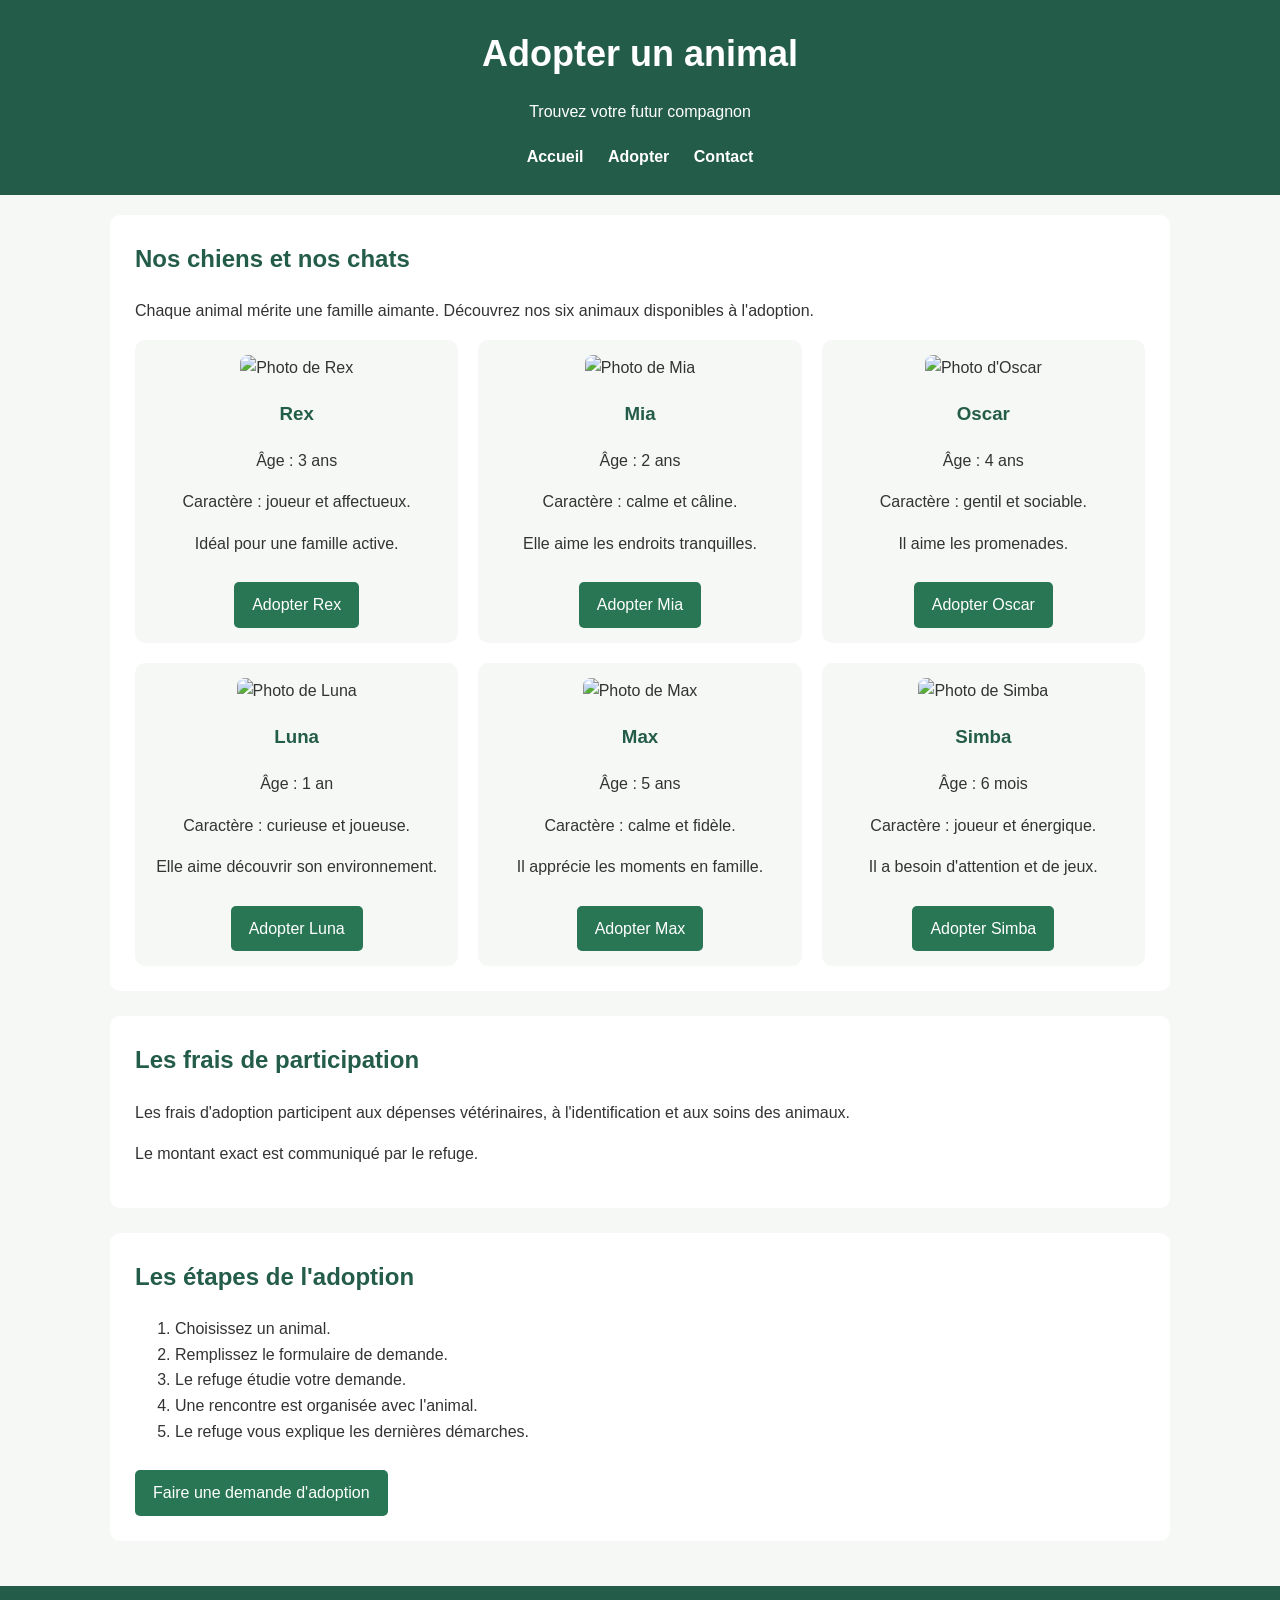
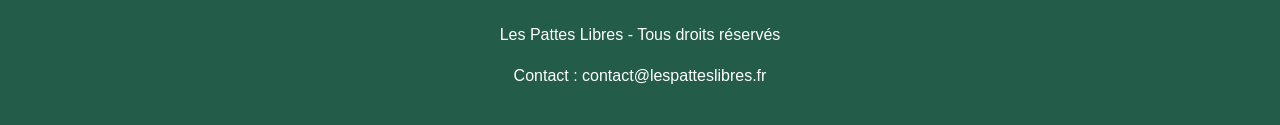
==== adopter.html @ 83adf1f2 "Initial commit maxence version ( pris de son repo https://github.com/maxenceguille07-sketch/les-patt" ====
<!DOCTYPE html>
<html lang="fr">
<head>
    <meta charset="UTF-8">
    <meta name="viewport" content="width=device-width, initial-scale=1.0">
    <title>Adopter - Les Pattes Libres</title>
    <link rel="stylesheet" href="style.css">
</head>

<body>

    <header>
        <h1>Adopter un animal</h1>
        <p>Trouvez votre futur compagnon</p>

        <nav>
            <a href="index.html">Accueil</a>
            <a href="adopter.html">Adopter</a>
            <a href="contact.html">Contact</a>
        </nav>
    </header>

    <main>

        <section>
            <h2>Nos chiens et nos chats</h2>
            <p>
                Chaque animal mérite une famille aimante.
                Découvrez nos six animaux disponibles à l'adoption.
            </p>

            <div class="animaux">

                <div class="carte">
                    <img src="https://placehold.co/400x250?text=Rex" alt="Photo de Rex">
                    <h3>Rex</h3>
                    <p>Âge : 3 ans</p>
                    <p>Caractère : joueur et affectueux.</p>
                    <p>Idéal pour une famille active.</p>
                    <a class="bouton" href="contact.html">Adopter Rex</a>
                </div>

                <div class="carte">
                    <img src="https://placehold.co/400x250?text=Mia" alt="Photo de Mia">
                    <h3>Mia</h3>
                    <p>Âge : 2 ans</p>
                    <p>Caractère : calme et câline.</p>
                    <p>Elle aime les endroits tranquilles.</p>
                    <a class="bouton" href="contact.html">Adopter Mia</a>
                </div>

                <div class="carte">
                    <img src="https://placehold.co/400x250?text=Oscar" alt="Photo d'Oscar">
                    <h3>Oscar</h3>
                    <p>Âge : 4 ans</p>
                    <p>Caractère : gentil et sociable.</p>
                    <p>Il aime les promenades.</p>
                    <a class="bouton" href="contact.html">Adopter Oscar</a>
                </div>

                <div class="carte">
                    <img src="https://placehold.co/400x250?text=Luna" alt="Photo de Luna">
                    <h3>Luna</h3>
                    <p>Âge : 1 an</p>
                    <p>Caractère : curieuse et joueuse.</p>
                    <p>Elle aime découvrir son environnement.</p>
                    <a class="bouton" href="contact.html">Adopter Luna</a>
                </div>

                <div class="carte">
                    <img src="https://placehold.co/400x250?text=Max" alt="Photo de Max">
                    <h3>Max</h3>
                    <p>Âge : 5 ans</p>
                    <p>Caractère : calme et fidèle.</p>
                    <p>Il apprécie les moments en famille.</p>
                    <a class="bouton" href="contact.html">Adopter Max</a>
                </div>

                <div class="carte">
                    <img src="https://placehold.co/400x250?text=Simba" alt="Photo de Simba">
                    <h3>Simba</h3>
                    <p>Âge : 6 mois</p>
                    <p>Caractère : joueur et énergique.</p>
                    <p>Il a besoin d'attention et de jeux.</p>
                    <a class="bouton" href="contact.html">Adopter Simba</a>
                </div>

            </div>
        </section>

        <section>
            <h2>Les frais de participation</h2>
            <p>
                Les frais d'adoption participent aux dépenses
                vétérinaires, à l'identification et aux soins des animaux.
            </p>
            <p>Le montant exact est communiqué par le refuge.</p>
        </section>

        <section>
            <h2>Les étapes de l'adoption</h2>
            <ol>
                <li>Choisissez un animal.</li>
                <li>Remplissez le formulaire de demande.</li>
                <li>Le refuge étudie votre demande.</li>
                <li>Une rencontre est organisée avec l'animal.</li>
                <li>Le refuge vous explique les dernières démarches.</li>
            </ol>

            <a class="bouton" href="contact.html">Faire une demande d'adoption</a>
        </section>

    </main>

    <footer>
        <p>Les Pattes Libres - Tous droits réservés</p>
        <p>Contact : contact@lespatteslibres.fr</p>
    </footer>

</body>
</html>
---- style.css ----
/* Toute la page */

* {
    box-sizing: border-box;
}

body {
    margin: 0;
    font-family: Arial, sans-serif;
    background-color: #f5f8f5;
    color: #333333;
    line-height: 1.6;
}

/* En-tête */

header {
    background-color: #245c4a;
    color: white;
    text-align: center;
    padding: 25px;
}

header h1 {
    margin: 0;
    font-size: 36px;
}

nav {
    margin-top: 20px;
}

nav a {
    color: white;
    text-decoration: none;
    margin: 10px;
    font-weight: bold;
}

nav a:hover {
    color: #c9f0d5;
}

/* Contenu */

main {
    max-width: 1100px;
    margin: auto;
    padding: 20px;
}

section {
    background-color: white;
    margin-bottom: 25px;
    padding: 25px;
    border-radius: 10px;
}

h2 {
    color: #245c4a;
    margin-top: 0;
}

h3 {
    color: #245c4a;
}

/* Présentation */

.presentation {
    text-align: center;
    background-color: #e5f3e9;
}

/* Chiffres et animaux */

.chiffres {
    display: flex;
    gap: 20px;
    justify-content: space-between;
}

.animaux {
    display: flex;
    flex-wrap: wrap;
    gap: 20px;
}

.carte {
    background-color: #f5f8f5;
    padding: 15px;
    border-radius: 10px;
    flex: 1 1 250px;
    text-align: center;
}

.carte img {
    width: 100%;
    height: 200px;
    object-fit: cover;
    border-radius: 8px;
}

/* Boutons */

.bouton {
    display: inline-block;
    background-color: #287653;
    color: white;
    padding: 10px 18px;
    margin-top: 10px;
    text-decoration: none;
    border-radius: 5px;
}

.bouton:hover {
    background-color: #194d37;
}

/* Formulaire */

form {
    display: flex;
    flex-direction: column;
    gap: 10px;
}

input,
select,
textarea {
    width: 100%;
    padding: 12px;
    border: 1px solid #cccccc;
    border-radius: 5px;
    font-family: Arial, sans-serif;
    font-size: 16px;
}

.accord {
    display: flex;
    align-items: center;
    gap: 10px;
}

.accord input {
    width: auto;
}

button {
    background-color: #287653;
    color: white;
    padding: 12px;
    border: none;
    border-radius: 5px;
    cursor: pointer;
    font-size: 16px;
}

button:hover {
    background-color: #194d37;
}

/* Bas de page */

footer {
    background-color: #245c4a;
    color: white;
    text-align: center;
    padding: 20px;
}

/* Téléphones et tablettes */

@media screen and (max-width: 768px) {

    header h1 {
        font-size: 28px;
    }

    nav a {
        display: inline-block;
        margin: 5px;
    }

    main {
        padding: 10px;
    }

    section {
        padding: 15px;
    }

    .chiffres {
        flex-direction: column;
    }

    .animaux {
        flex-direction: column;
    }

    .carte {
        width: 100%;
    }
}
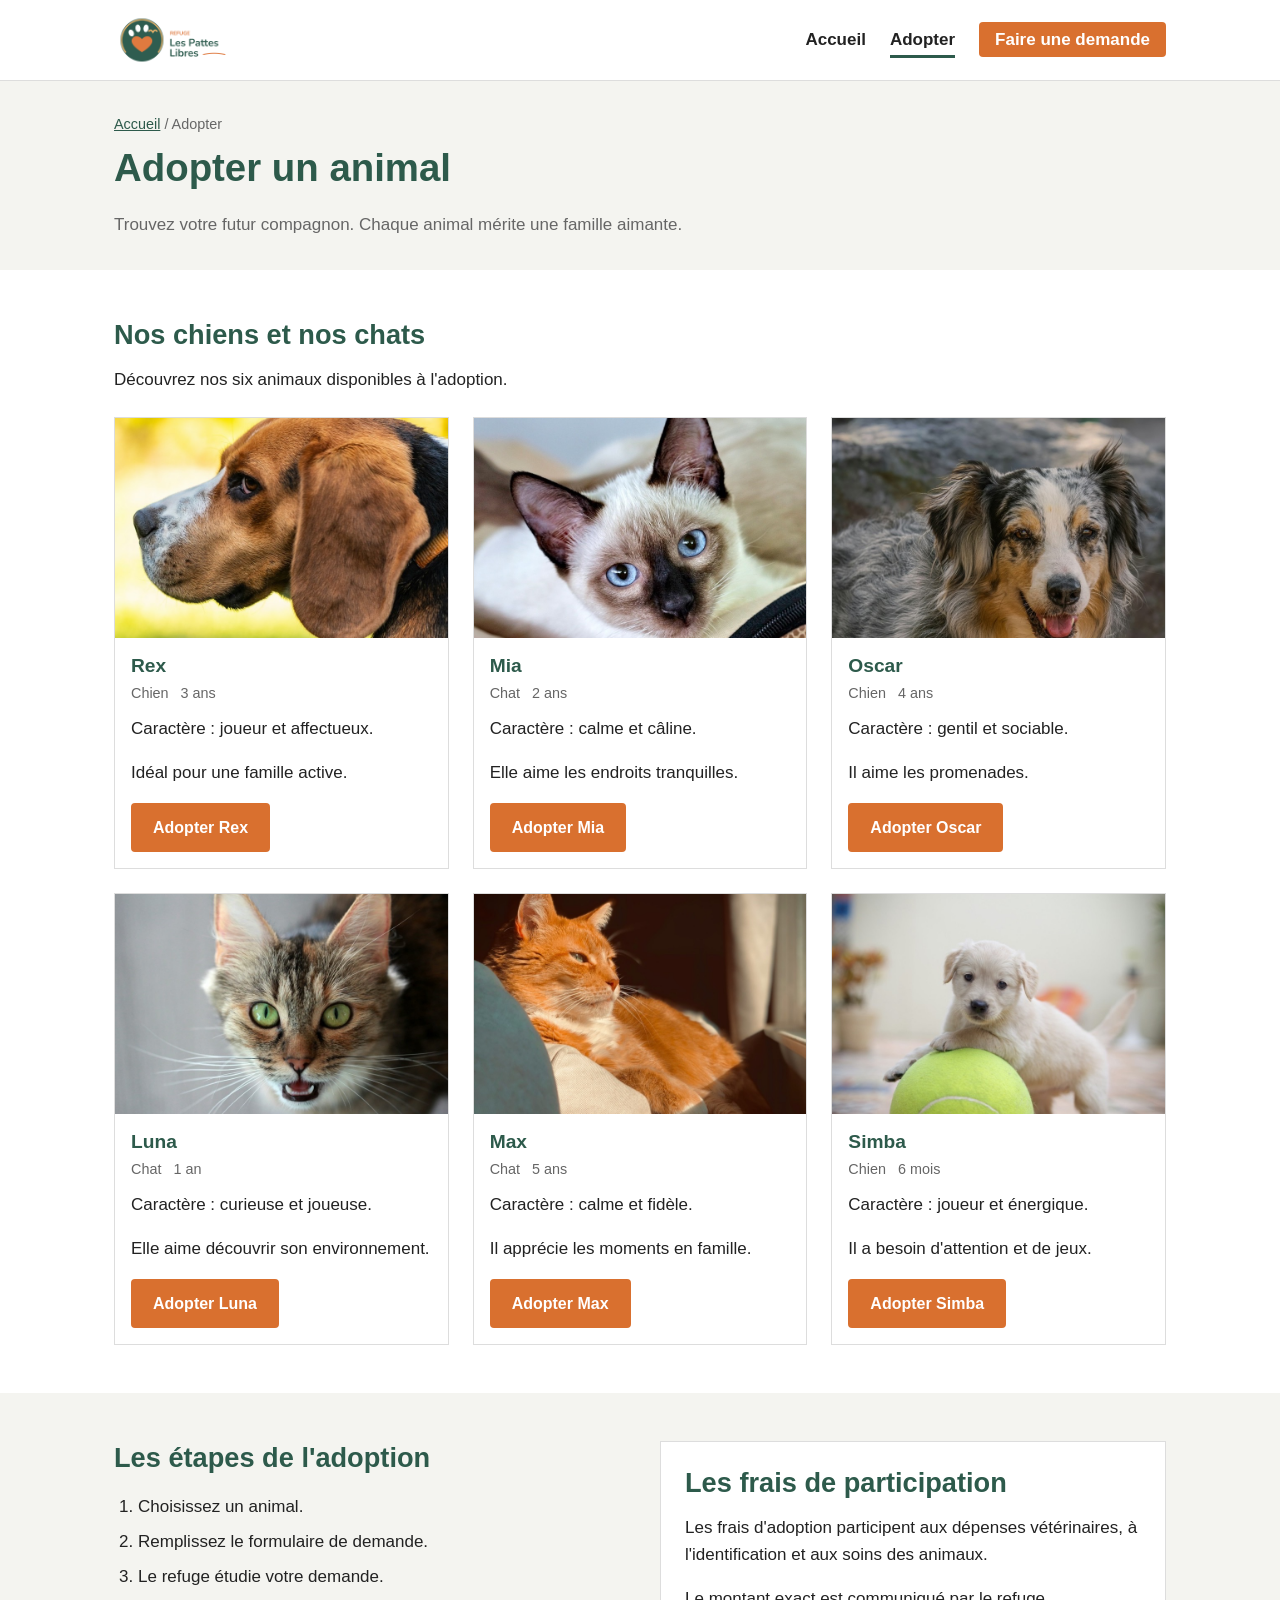
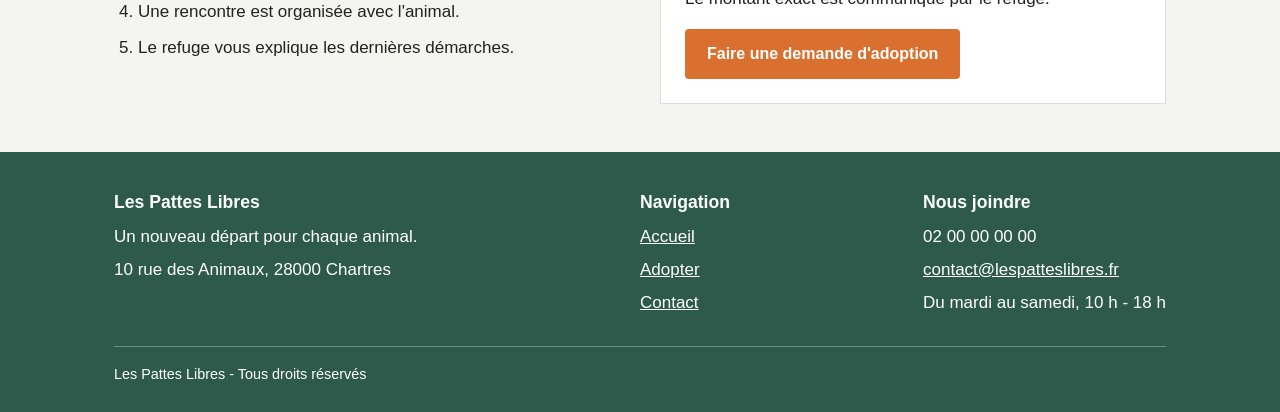
==== commit f2f03155: "Modif et amelioration Partie de Loan" ====
--- a/adopter.html
+++ b/adopter.html
@@ -1,4 +1,3 @@
-
 <!DOCTYPE html>
 <html lang="fr">
 <head>
@@ -7,115 +6,186 @@
     <title>Adopter - Les Pattes Libres</title>
     <link rel="stylesheet" href="style.css">
 </head>
-
 <body>
 
-    <header>
-        <h1>Adopter un animal</h1>
-        <p>Trouvez votre futur compagnon</p>
+    <a class="lien-evitement" href="#contenu">Aller au contenu</a>
 
-        <nav>
-            <a href="index.html">Accueil</a>
-            <a href="adopter.html">Adopter</a>
-            <a href="contact.html">Contact</a>
-        </nav>
+    <header class="entete-site">
+        <div class="barre">
+            <a class="logo" href="index.html"><img src="ressources/logo.png" alt="Les Pattes Libres, refuge - retour à l'accueil"></a>
+            <nav aria-label="Navigation principale">
+                <ul class="menu">
+                    <li><a href="index.html">Accueil</a></li>
+                    <li><a href="adopter.html" aria-current="page">Adopter</a></li>
+                    <li><a href="contact.html" class="menu-action">Faire une demande</a></li>
+                </ul>
+            </nav>
+        </div>
     </header>
 
-    <main>
+    <main id="contenu">
 
-        <section>
-            <h2>Nos chiens et nos chats</h2>
-            <p>
-                Chaque animal mérite une famille aimante.
-                Découvrez nos six animaux disponibles à l'adoption.
-            </p>
-
-            <div class="animaux">
-
-                <div class="carte">
-                    <img src="https://placehold.co/400x250?text=Rex" alt="Photo de Rex">
-                    <h3>Rex</h3>
-                    <p>Âge : 3 ans</p>
-                    <p>Caractère : joueur et affectueux.</p>
-                    <p>Idéal pour une famille active.</p>
-                    <a class="bouton" href="contact.html">Adopter Rex</a>
-                </div>
-
-                <div class="carte">
-                    <img src="https://placehold.co/400x250?text=Mia" alt="Photo de Mia">
-                    <h3>Mia</h3>
-                    <p>Âge : 2 ans</p>
-                    <p>Caractère : calme et câline.</p>
-                    <p>Elle aime les endroits tranquilles.</p>
-                    <a class="bouton" href="contact.html">Adopter Mia</a>
-                </div>
-
-                <div class="carte">
-                    <img src="https://placehold.co/400x250?text=Oscar" alt="Photo d'Oscar">
-                    <h3>Oscar</h3>
-                    <p>Âge : 4 ans</p>
-                    <p>Caractère : gentil et sociable.</p>
-                    <p>Il aime les promenades.</p>
-                    <a class="bouton" href="contact.html">Adopter Oscar</a>
-                </div>
-
-                <div class="carte">
-                    <img src="https://placehold.co/400x250?text=Luna" alt="Photo de Luna">
-                    <h3>Luna</h3>
-                    <p>Âge : 1 an</p>
-                    <p>Caractère : curieuse et joueuse.</p>
-                    <p>Elle aime découvrir son environnement.</p>
-                    <a class="bouton" href="contact.html">Adopter Luna</a>
-                </div>
-
-                <div class="carte">
-                    <img src="https://placehold.co/400x250?text=Max" alt="Photo de Max">
-                    <h3>Max</h3>
-                    <p>Âge : 5 ans</p>
-                    <p>Caractère : calme et fidèle.</p>
-                    <p>Il apprécie les moments en famille.</p>
-                    <a class="bouton" href="contact.html">Adopter Max</a>
-                </div>
-
-                <div class="carte">
-                    <img src="https://placehold.co/400x250?text=Simba" alt="Photo de Simba">
-                    <h3>Simba</h3>
-                    <p>Âge : 6 mois</p>
-                    <p>Caractère : joueur et énergique.</p>
-                    <p>Il a besoin d'attention et de jeux.</p>
-                    <a class="bouton" href="contact.html">Adopter Simba</a>
-                </div>
-
+        <section class="bandeau bandeau-simple" aria-labelledby="titre-adopter">
+            <div class="conteneur">
+                <p class="fil-ariane"><a href="index.html">Accueil</a> / Adopter</p>
+                <h1 id="titre-adopter">Adopter un animal</h1>
+                <p>Trouvez votre futur compagnon. Chaque animal mérite une famille aimante.</p>
             </div>
         </section>
 
-        <section>
-            <h2>Les frais de participation</h2>
-            <p>
-                Les frais d'adoption participent aux dépenses
-                vétérinaires, à l'identification et aux soins des animaux.
-            </p>
-            <p>Le montant exact est communiqué par le refuge.</p>
+        <section class="bloc" aria-labelledby="titre-animaux">
+            <div class="conteneur">
+                <div class="bloc-titre">
+                    <h2 id="titre-animaux">Nos chiens et nos chats</h2>
+                    <p>Découvrez nos six animaux disponibles à l'adoption.</p>
+                </div>
+
+                <ul class="grille-animaux">
+                    <li>
+                        <article class="fiche">
+                            <img src="ressources/biscuit.jpg" alt="Photo de Rex, un beagle de profil">
+                            <div class="fiche-corps">
+                                <h3>Rex</h3>
+                                <div class="etiquettes">
+                                    <span class="etiquette etiquette-espece">Chien</span>
+                                    <span class="etiquette">3 ans</span>
+                                </div>
+                                <p>Caractère : joueur et affectueux.</p>
+                                <p>Idéal pour une famille active.</p>
+                                <a class="bouton" href="contact.html">Adopter Rex</a>
+                            </div>
+                        </article>
+                    </li>
+                    <li>
+                        <article class="fiche">
+                            <img src="ressources/moka.jpg" alt="Photo de Mia, une chatte siamoise aux yeux bleus">
+                            <div class="fiche-corps">
+                                <h3>Mia</h3>
+                                <div class="etiquettes">
+                                    <span class="etiquette etiquette-espece">Chat</span>
+                                    <span class="etiquette">2 ans</span>
+                                </div>
+                                <p>Caractère : calme et câline.</p>
+                                <p>Elle aime les endroits tranquilles.</p>
+                                <a class="bouton" href="contact.html">Adopter Mia</a>
+                            </div>
+                        </article>
+                    </li>
+                    <li>
+                        <article class="fiche">
+                            <img src="ressources/nala.jpg" alt="Photo de Oscar, un berger australien">
+                            <div class="fiche-corps">
+                                <h3>Oscar</h3>
+                                <div class="etiquettes">
+                                    <span class="etiquette etiquette-espece">Chien</span>
+                                    <span class="etiquette">4 ans</span>
+                                </div>
+                                <p>Caractère : gentil et sociable.</p>
+                                <p>Il aime les promenades.</p>
+                                <a class="bouton" href="contact.html">Adopter Oscar</a>
+                            </div>
+                        </article>
+                    </li>
+                    <li>
+                        <article class="fiche">
+                            <img src="ressources/pistache.jpg" alt="Photo de Luna, une chatte tigrée aux yeux verts">
+                            <div class="fiche-corps">
+                                <h3>Luna</h3>
+                                <div class="etiquettes">
+                                    <span class="etiquette etiquette-espece">Chat</span>
+                                    <span class="etiquette">1 an</span>
+                                </div>
+                                <p>Caractère : curieuse et joueuse.</p>
+                                <p>Elle aime découvrir son environnement.</p>
+                                <a class="bouton" href="contact.html">Adopter Luna</a>
+                            </div>
+                        </article>
+                    </li>
+                    <li>
+                        <article class="fiche">
+                            <img src="ressources/gribouille.jpg" alt="Photo de Max, un chat roux allongé au soleil">
+                            <div class="fiche-corps">
+                                <h3>Max</h3>
+                                <div class="etiquettes">
+                                    <span class="etiquette etiquette-espece">Chat</span>
+                                    <span class="etiquette">5 ans</span>
+                                </div>
+                                <p>Caractère : calme et fidèle.</p>
+                                <p>Il apprécie les moments en famille.</p>
+                                <a class="bouton" href="contact.html">Adopter Max</a>
+                            </div>
+                        </article>
+                    </li>
+                    <li>
+                        <article class="fiche">
+                            <img src="ressources/milo.jpg" alt="Photo de Simba, un chiot golden retriever avec une balle de tennis">
+                            <div class="fiche-corps">
+                                <h3>Simba</h3>
+                                <div class="etiquettes">
+                                    <span class="etiquette etiquette-espece">Chien</span>
+                                    <span class="etiquette">6 mois</span>
+                                </div>
+                                <p>Caractère : joueur et énergique.</p>
+                                <p>Il a besoin d'attention et de jeux.</p>
+                                <a class="bouton" href="contact.html">Adopter Simba</a>
+                            </div>
+                        </article>
+                    </li>
+                </ul>
+            </div>
         </section>
 
-        <section>
-            <h2>Les étapes de l'adoption</h2>
-            <ol>
-                <li>Choisissez un animal.</li>
-                <li>Remplissez le formulaire de demande.</li>
-                <li>Le refuge étudie votre demande.</li>
-                <li>Une rencontre est organisée avec l'animal.</li>
-                <li>Le refuge vous explique les dernières démarches.</li>
-            </ol>
-
-            <a class="bouton" href="contact.html">Faire une demande d'adoption</a>
+        <section class="bloc bloc-alt" aria-labelledby="titre-demarche">
+            <div class="conteneur deux-colonnes">
+                <div>
+                    <h2 id="titre-demarche">Les étapes de l'adoption</h2>
+                    <ol class="etapes">
+                        <li>Choisissez un animal.</li>
+                        <li>Remplissez le formulaire de demande.</li>
+                        <li>Le refuge étudie votre demande.</li>
+                        <li>Une rencontre est organisée avec l'animal.</li>
+                        <li>Le refuge vous explique les dernières démarches.</li>
+                    </ol>
+                </div>
+                <div class="encart">
+                    <h2>Les frais de participation</h2>
+                    <p>
+                        Les frais d'adoption participent aux dépenses
+                        vétérinaires, à l'identification et aux soins des animaux.
+                    </p>
+                    <p>Le montant exact est communiqué par le refuge.</p>
+                    <a class="bouton" href="contact.html">Faire une demande d'adoption</a>
+                </div>
+            </div>
         </section>
 
     </main>
 
-    <footer>
-        <p>Les Pattes Libres - Tous droits réservés</p>
-        <p>Contact : contact@lespatteslibres.fr</p>
+    <footer class="pied-site">
+        <div class="conteneur">
+            <div class="pied-grille">
+                <div>
+                    <h2>Les Pattes Libres</h2>
+                    <p>Un nouveau départ pour chaque animal.</p>
+                    <p>10 rue des Animaux, 28000 Chartres</p>
+                </div>
+                <div>
+                    <h2>Navigation</h2>
+                    <ul>
+                        <li><a href="index.html">Accueil</a></li>
+                        <li><a href="adopter.html">Adopter</a></li>
+                        <li><a href="contact.html">Contact</a></li>
+                    </ul>
+                </div>
+                <div>
+                    <h2>Nous joindre</h2>
+                    <p>02 00 00 00 00</p>
+                    <p><a href="mailto:contact@lespatteslibres.fr">contact@lespatteslibres.fr</a></p>
+                    <p>Du mardi au samedi, 10 h - 18 h</p>
+                </div>
+            </div>
+            <p class="mentions">Les Pattes Libres - Tous droits réservés</p>
+        </div>
     </footer>
 
 </body>
--- a/style.css
+++ b/style.css
@@ -1,205 +1,525 @@
-
-/* Toute la page */
-
-* {
-    box-sizing: border-box;
+:root {
+  --vert: #2d5a4b;
+  --orange: #d9702f;
+  --orange-fonce: #b45a22;
+  --texte: #222222;
+  --gris: #666666;
+  --fond: #ffffff;
+  --fond-clair: #f4f4f0;
+  --bordure: #dddddd;
+}
+
+*,
+*::before,
+*::after {
+  box-sizing: border-box;
 }
 
 body {
-    margin: 0;
-    font-family: Arial, sans-serif;
-    background-color: #f5f8f5;
-    color: #333333;
-    line-height: 1.6;
-}
-
-/* En-tête */
-
-header {
-    background-color: #245c4a;
-    color: white;
-    text-align: center;
-    padding: 25px;
-}
-
-header h1 {
-    margin: 0;
-    font-size: 36px;
-}
-
-nav {
-    margin-top: 20px;
-}
-
-nav a {
-    color: white;
-    text-decoration: none;
-    margin: 10px;
-    font-weight: bold;
-}
-
-nav a:hover {
-    color: #c9f0d5;
-}
-
-/* Contenu */
-
-main {
-    max-width: 1100px;
-    margin: auto;
-    padding: 20px;
-}
-
-section {
-    background-color: white;
-    margin-bottom: 25px;
-    padding: 25px;
-    border-radius: 10px;
+  margin: 0;
+  font-family: 'Segoe UI', Tahoma, Geneva, Verdana, sans-serif;
+  font-size: 17px;
+  line-height: 1.6;
+  color: var(--texte);
+  background-color: var(--fond);
+}
+
+h1,
+h2,
+h3 {
+  margin: 0 0 0.5em;
+  line-height: 1.25;
+  color: var(--vert);
+}
+
+h1 {
+  font-size: 2.4rem;
 }
 
 h2 {
-    color: #245c4a;
-    margin-top: 0;
+  font-size: 1.7rem;
 }
 
 h3 {
-    color: #245c4a;
-}
-
-/* Présentation */
-
-.presentation {
-    text-align: center;
-    background-color: #e5f3e9;
-}
-
-/* Chiffres et animaux */
+  font-size: 1.2rem;
+}
+
+p {
+  margin: 0 0 1em;
+}
+
+a {
+  color: var(--vert);
+}
+
+a:hover {
+  color: var(--orange-fonce);
+}
+
+a:focus-visible,
+button:focus-visible,
+input:focus-visible,
+select:focus-visible,
+textarea:focus-visible,
+iframe:focus-visible {
+  outline: 3px solid var(--orange);
+  outline-offset: 2px;
+}
+
+img {
+  display: block;
+  max-width: 100%;
+}
+
+.lien-evitement {
+  position: absolute;
+  left: 10px;
+  top: -60px;
+  background-color: var(--texte);
+  color: #ffffff;
+  padding: 10px 16px;
+}
+
+.lien-evitement:focus {
+  top: 0;
+  color: #ffffff;
+}
+
+.entete-site {
+  border-bottom: 1px solid var(--bordure);
+}
+
+.barre {
+  display: flex;
+  align-items: center;
+  justify-content: space-between;
+  gap: 24px;
+  max-width: 1100px;
+  margin: 0 auto;
+  padding: 12px 24px;
+}
+
+.logo img {
+  height: 56px;
+  width: auto;
+}
+
+.menu {
+  display: flex;
+  align-items: center;
+  gap: 24px;
+  list-style: none;
+  margin: 0;
+  padding: 0;
+}
+
+.menu a {
+  color: var(--texte);
+  font-weight: bold;
+  text-decoration: none;
+  padding: 6px 0;
+  border-bottom: 3px solid transparent;
+}
+
+.menu a:hover {
+  border-bottom-color: var(--bordure);
+  color: var(--texte);
+}
+
+.menu a[aria-current='page'] {
+  border-bottom-color: var(--vert);
+}
+
+.menu .menu-action {
+  background-color: var(--orange);
+  color: #ffffff;
+  padding: 8px 16px;
+  border: none;
+  border-radius: 4px;
+}
+
+.menu .menu-action:hover {
+  background-color: var(--orange-fonce);
+  color: #ffffff;
+}
+
+.conteneur {
+  max-width: 1100px;
+  margin: 0 auto;
+  padding: 0 24px;
+}
+
+.bandeau {
+  background-color: var(--fond-clair);
+  padding: 48px 0;
+}
+
+.bandeau-contenu {
+  display: grid;
+  grid-template-columns: 1fr 1fr;
+  align-items: center;
+  gap: 40px;
+}
+
+.bandeau-simple {
+  padding: 32px 0;
+}
+
+.bandeau-simple p:last-child {
+  margin-bottom: 0;
+  color: var(--gris);
+}
+
+.fil-ariane {
+  font-size: 0.9rem;
+  color: var(--gris);
+  margin-bottom: 8px;
+}
+
+.accroche {
+  font-size: 1.1rem;
+}
+
+.bandeau-image img {
+  width: 100%;
+  height: 320px;
+  object-fit: cover;
+}
+
+.groupe-boutons {
+  display: flex;
+  flex-wrap: wrap;
+  gap: 12px;
+  margin-top: 20px;
+}
+
+.bouton,
+button {
+  display: inline-block;
+  padding: 10px 20px;
+  border: 2px solid var(--orange);
+  border-radius: 4px;
+  background-color: var(--orange);
+  color: #ffffff;
+  font-family: Arial, Helvetica, sans-serif;
+  font-size: 1rem;
+  font-weight: bold;
+  text-decoration: none;
+  cursor: pointer;
+}
+
+.bouton:hover,
+button:hover {
+  background-color: var(--orange-fonce);
+  border-color: var(--orange-fonce);
+  color: #ffffff;
+}
+
+.bouton-secondaire {
+  background-color: transparent;
+  color: var(--orange-fonce);
+}
+
+.bouton-secondaire:hover {
+  background-color: var(--orange);
+  color: #ffffff;
+}
+
+.bloc {
+  padding: 48px 0;
+}
+
+.bloc-alt {
+  background-color: var(--fond-clair);
+}
+
+.bloc-titre {
+  margin-bottom: 24px;
+}
 
 .chiffres {
-    display: flex;
-    gap: 20px;
-    justify-content: space-between;
-}
-
-.animaux {
-    display: flex;
-    flex-wrap: wrap;
-    gap: 20px;
-}
-
-.carte {
-    background-color: #f5f8f5;
-    padding: 15px;
-    border-radius: 10px;
-    flex: 1 1 250px;
-    text-align: center;
-}
-
-.carte img {
-    width: 100%;
-    height: 200px;
-    object-fit: cover;
-    border-radius: 8px;
-}
-
-/* Boutons */
-
-.bouton {
-    display: inline-block;
-    background-color: #287653;
-    color: white;
-    padding: 10px 18px;
-    margin-top: 10px;
-    text-decoration: none;
-    border-radius: 5px;
-}
-
-.bouton:hover {
-    background-color: #194d37;
-}
-
-/* Formulaire */
+  display: grid;
+  grid-template-columns: repeat(3, 1fr);
+  gap: 24px;
+  list-style: none;
+  margin: 0;
+  padding: 0;
+  text-align: center;
+}
+
+.chiffres strong {
+  display: block;
+  font-size: 2.8rem;
+  line-height: 1.1;
+  color: var(--vert);
+}
+
+.grille-animaux {
+  display: grid;
+  grid-template-columns: repeat(3, 1fr);
+  gap: 24px;
+  list-style: none;
+  margin: 0;
+  padding: 0;
+}
+
+.fiche {
+  display: flex;
+  flex-direction: column;
+  height: 100%;
+  background-color: var(--fond);
+  border: 1px solid var(--bordure);
+}
+
+.fiche img {
+  width: 100%;
+  height: 220px;
+  object-fit: cover;
+}
+
+.fiche-corps {
+  display: flex;
+  flex-direction: column;
+  flex: 1;
+  padding: 16px;
+}
+
+.fiche-corps h3 {
+  margin-bottom: 4px;
+}
+
+.etiquettes {
+  display: flex;
+  gap: 12px;
+  margin-bottom: 10px;
+  color: var(--gris);
+  font-size: 0.9rem;
+}
+
+.fiche-corps .bouton {
+  margin-top: auto;
+  align-self: flex-start;
+}
+
+.fiche-corps p:last-of-type {
+  margin-bottom: 16px;
+}
+
+.lien-suite {
+  margin-top: 24px;
+  font-weight: bold;
+}
+
+.temoignages {
+  display: grid;
+  grid-template-columns: 1fr 1fr;
+  gap: 24px;
+}
+
+.temoignages blockquote {
+  margin: 0;
+  padding: 4px 0 4px 20px;
+  border-left: 4px solid var(--orange);
+}
+
+.temoignages p {
+  font-style: italic;
+}
+
+.temoignages footer {
+  font-weight: bold;
+  color: var(--vert);
+}
+
+.appel {
+  background-color: var(--vert);
+  color: #ffffff;
+  text-align: center;
+  padding: 48px 0;
+}
+
+.appel h2 {
+  color: #ffffff;
+}
+
+.appel .groupe-boutons {
+  justify-content: center;
+}
+
+.appel .bouton-secondaire {
+  color: #ffffff;
+  border-color: #ffffff;
+}
+
+.appel .bouton-secondaire:hover {
+  background-color: #ffffff;
+  color: var(--vert);
+}
+
+.deux-colonnes {
+  display: grid;
+  grid-template-columns: 1fr 1fr;
+  gap: 40px;
+  align-items: start;
+}
+
+.encart {
+  border: 1px solid var(--bordure);
+  background-color: var(--fond);
+  padding: 24px;
+}
+
+.encart h2 {
+  margin-top: 0;
+}
+
+.etapes {
+  margin: 0;
+  padding-left: 24px;
+}
+
+.etapes li {
+  padding: 4px 0;
+}
+
+.coordonnees {
+  list-style: none;
+  margin: 0;
+  padding: 0;
+}
+
+.coordonnees li {
+  padding: 8px 0;
+  border-bottom: 1px solid var(--bordure);
+}
+
+.coordonnees strong {
+  display: block;
+  color: var(--vert);
+}
+
+table {
+  width: 100%;
+  border-collapse: collapse;
+}
+
+caption {
+  text-align: left;
+  font-size: 1.2rem;
+  font-weight: bold;
+  color: var(--vert);
+  padding-bottom: 8px;
+}
+
+th,
+td {
+  text-align: left;
+  padding: 8px 12px;
+  border: 1px solid var(--bordure);
+}
+
+thead th {
+  background-color: var(--vert);
+  color: #ffffff;
+}
+
+.carte-acces iframe {
+  width: 100%;
+  height: 320px;
+  border: 1px solid var(--bordure);
+}
 
 form {
-    display: flex;
-    flex-direction: column;
-    gap: 10px;
-}
-
-input,
+  display: grid;
+  grid-template-columns: 1fr 1fr;
+  gap: 16px 24px;
+  background-color: var(--fond);
+  border: 1px solid var(--bordure);
+  padding: 24px;
+}
+
+.champ {
+  display: flex;
+  flex-direction: column;
+  gap: 4px;
+}
+
+.champ-large {
+  grid-column: 1 / -1;
+}
+
+label {
+  font-weight: bold;
+}
+
+input[type='text'],
+input[type='email'],
+input[type='tel'],
 select,
 textarea {
-    width: 100%;
-    padding: 12px;
-    border: 1px solid #cccccc;
-    border-radius: 5px;
-    font-family: Arial, sans-serif;
-    font-size: 16px;
+  width: 100%;
+  padding: 10px;
+  border: 1px solid #999999;
+  border-radius: 4px;
+  background-color: #ffffff;
+  color: var(--texte);
+  font-family: Arial, Helvetica, sans-serif;
+  font-size: 1rem;
 }
 
 .accord {
-    display: flex;
-    align-items: center;
-    gap: 10px;
+  display: flex;
+  align-items: flex-start;
+  gap: 10px;
+  font-weight: normal;
 }
 
 .accord input {
-    width: auto;
-}
-
-button {
-    background-color: #287653;
-    color: white;
-    padding: 12px;
-    border: none;
-    border-radius: 5px;
-    cursor: pointer;
-    font-size: 16px;
-}
-
-button:hover {
-    background-color: #194d37;
-}
-
-/* Bas de page */
-
-footer {
-    background-color: #245c4a;
-    color: white;
-    text-align: center;
-    padding: 20px;
-}
-
-/* Téléphones et tablettes */
-
-@media screen and (max-width: 768px) {
-
-    header h1 {
-        font-size: 28px;
-    }
-
-    nav a {
-        display: inline-block;
-        margin: 5px;
-    }
-
-    main {
-        padding: 10px;
-    }
-
-    section {
-        padding: 15px;
-    }
-
-    .chiffres {
-        flex-direction: column;
-    }
-
-    .animaux {
-        flex-direction: column;
-    }
-
-    .carte {
-        width: 100%;
-    }
-}
+  width: 18px;
+  height: 18px;
+  margin-top: 4px;
+  accent-color: var(--vert);
+}
+
+form button {
+  justify-self: start;
+}
+
+.pied-site {
+  background-color: var(--vert);
+  color: #ffffff;
+  padding: 40px 0 20px;
+}
+
+.pied-grille {
+  display: grid;
+  grid-template-columns: 2fr 1fr 1fr;
+  gap: 40px;
+}
+
+.pied-site h2 {
+  font-size: 1.1rem;
+  color: #ffffff;
+}
+
+.pied-site a {
+  color: #ffffff;
+}
+
+.pied-site ul {
+  list-style: none;
+  margin: 0;
+  padding: 0;
+}
+
+.pied-site li,
+.pied-site p {
+  margin-bottom: 6px;
+}
+
+.mentions {
+  margin-top: 24px;
+  padding-top: 16px;
+  border-top: 1px solid rgba(255, 255, 255, 0.3);
+  font-size: 0.9rem;
+}
